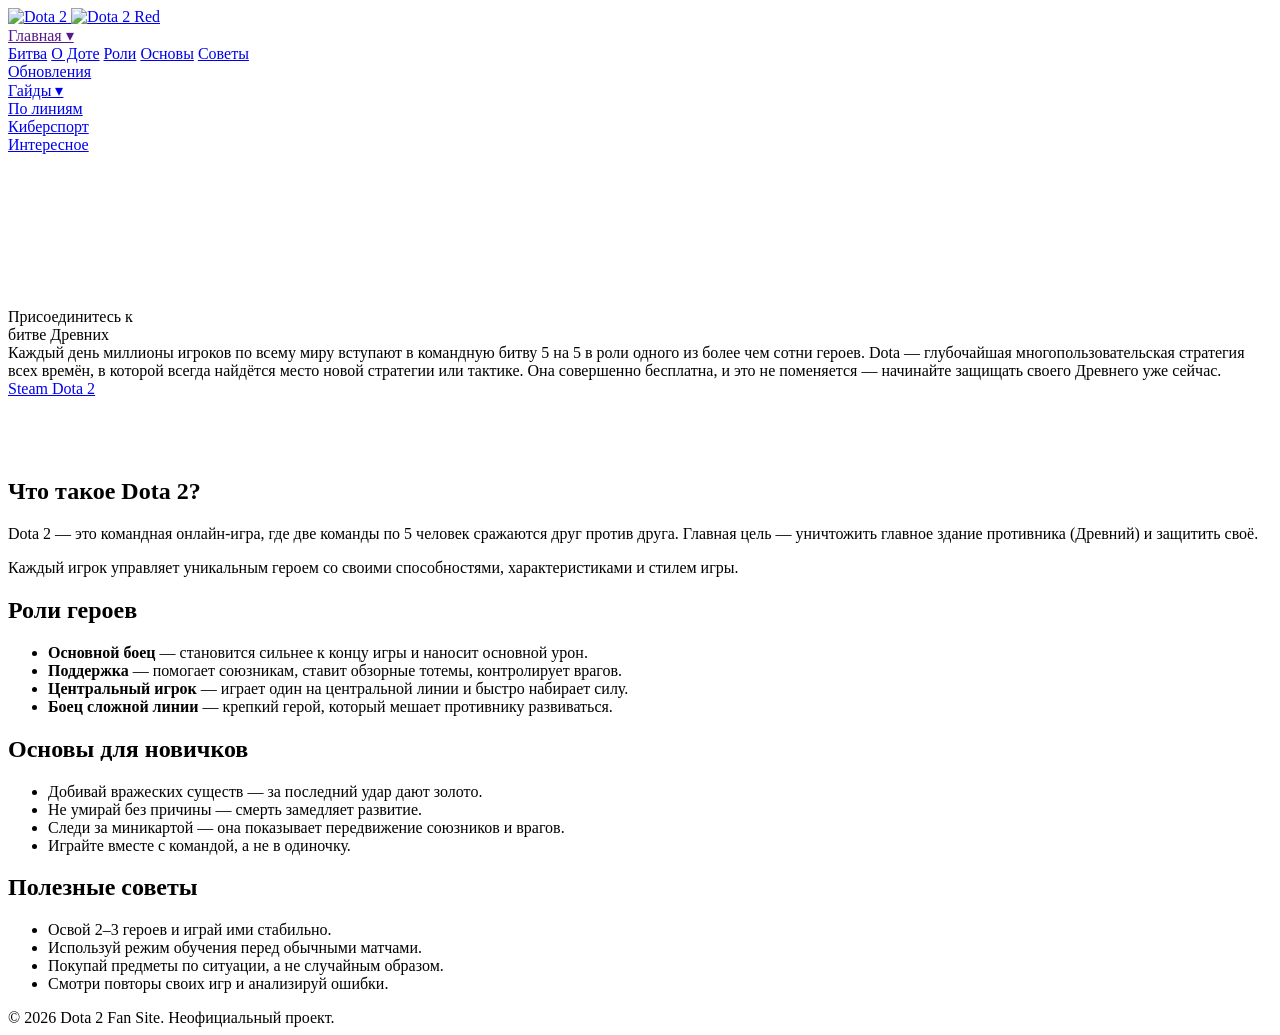
==== index.html @ 0dfc552b "Add files via upload" ====
<!DOCTYPE html>
<html lang="ru">
<head>
  <meta charset="UTF-8" />
  <title>Dota 2 — фан-сайт</title>
  <meta name="viewport" content="width=device-width, initial-scale=1.0" />
  <link rel="icon" type="image/x-icon" href="/img/favicon.ico">
  <link rel="stylesheet" href="/style.css">
</head>
<body>

<header>
  <nav>
  <a href="index.html" class="logo">
    <img src="img/dota2_logo_horiz.png" class="logo-default" alt="Dota 2">
    <img src="img/dota_footer_logo.png" class="logo-hover" alt="Dota 2 Red">
  </a>

  </a>

  <div class="dropdown">
    <a href="" class="dropbtn">Главная ▾</a>
    <div class="dropdown-content">
      <a href="#main">Битва</a>
      <a href="#about-dota">О Доте</a>
      <a href="#roles">Роли</a>
      <a href="#basics">Основы</a>
      <a href="#tips">Советы</a>
    </div>
  </div>
  <div class="dropdown">
   <a href="news.html" class="dropbtn">Обновления</a>
  </div>
    <div class="dropdown">
          <a href="gyde.html" class="dropbtn">Гайды ▾</a>
          <div class="dropdown-content">
            <a href="gyde.html#guides">По линиям</a>
          </div>
        </div>
    <div class="dropdown">
   <a href="cyber.html" class="dropbtn">Киберспорт</a>
  </div>
      <div class="dropdown">
   <a href="abstractfacts.html" class="dropbtn">Интересное</a>
  </div>
</nav>
  
  <video autoplay muted loop playsinline poster="">
    <source src="/img/dota_montage_02.mp4" type="video/mp4">
  </video>
  <div class="videos">
  </div>
</header>

  <div class="wrap">
    <div class="hero-marquee">
      <div id="heroTrack" class="hero-track"></div>
    </div>
  </div>

 <!--/*жава*/-->
<script src="jindex.js"></script>

<main class="container">
  <section id="main">

  <div class="hero-title" data-aos="fade-up" data-aos-duration="1500">
    
    <span class="minor">Присоединитесь к</span><br>
    битве Древних
  </div>
  <div class="plash"></div>
  <div class="hero-description">
    Каждый день миллионы игроков по всему миру вступают в командную битву 5 на 5 в роли одного из более чем сотни героев. Dota — глубочайшая многопользовательская стратегия всех времён, в которой всегда найдётся место новой стратегии или тактике. Она совершенно бесплатна, и это не поменяется — начинайте защищать своего Древнего уже сейчас.
  </div>
  <a href="https://store.steampowered.com/app/570/Dota_2/" class="style-link">Steam Dota 2</a>
  </section>

<section id="about-dota" style="margin-top:80px;">
  <h2>Что такое Dota 2?</h2>
  <div class="card simple-card">
    <p>
      Dota 2 — это командная онлайн-игра, где две команды по 5 человек
      сражаются друг против друга. Главная цель — уничтожить главное здание
      противника (Древний) и защитить своё.
    </p>
    <p>
      Каждый игрок управляет уникальным героем со своими способностями,
      характеристиками и стилем игры.
    </p>
  </div>
</section>

<section id="roles">
  <h2>Роли героев</h2>
  <div class="card simple-card">
    <ul>
      <li><b>Основной боец</b> — становится сильнее к концу игры и наносит основной урон.</li>
      <li><b>Поддержка</b> — помогает союзникам, ставит обзорные тотемы, контролирует врагов.</li>
      <li><b>Центральный игрок</b> — играет один на центральной линии и быстро набирает силу.</li>
      <li><b>Боец сложной линии</b> — крепкий герой, который мешает противнику развиваться.</li>
    </ul>
  </div>
</section>

<section id="basics">
  <h2>Основы для новичков</h2>
  <div class="card simple-card">
    <ul>
      <li>Добивай вражеских существ — за последний удар дают золото.</li>
      <li>Не умирай без причины — смерть замедляет развитие.</li>
      <li>Следи за миникартой — она показывает передвижение союзников и врагов.</li>
      <li>Играйте вместе с командой, а не в одиночку.</li>
    </ul>
  </div>
</section>

<section id="tips">
  <h2>Полезные советы</h2>
  <div class="card simple-card">
    <ul>
      <li>Освой 2–3 героев и играй ими стабильно.</li>
      <li>Используй режим обучения перед обычными матчами.</li>
      <li>Покупай предметы по ситуации, а не случайным образом.</li>
      <li>Смотри повторы своих игр и анализируй ошибки.</li>
    </ul>
  </div>
</section>

</main>

<footer>© 2026 Dota 2 Fan Site. Неофициальный проект.</footer>
</body>
</html>
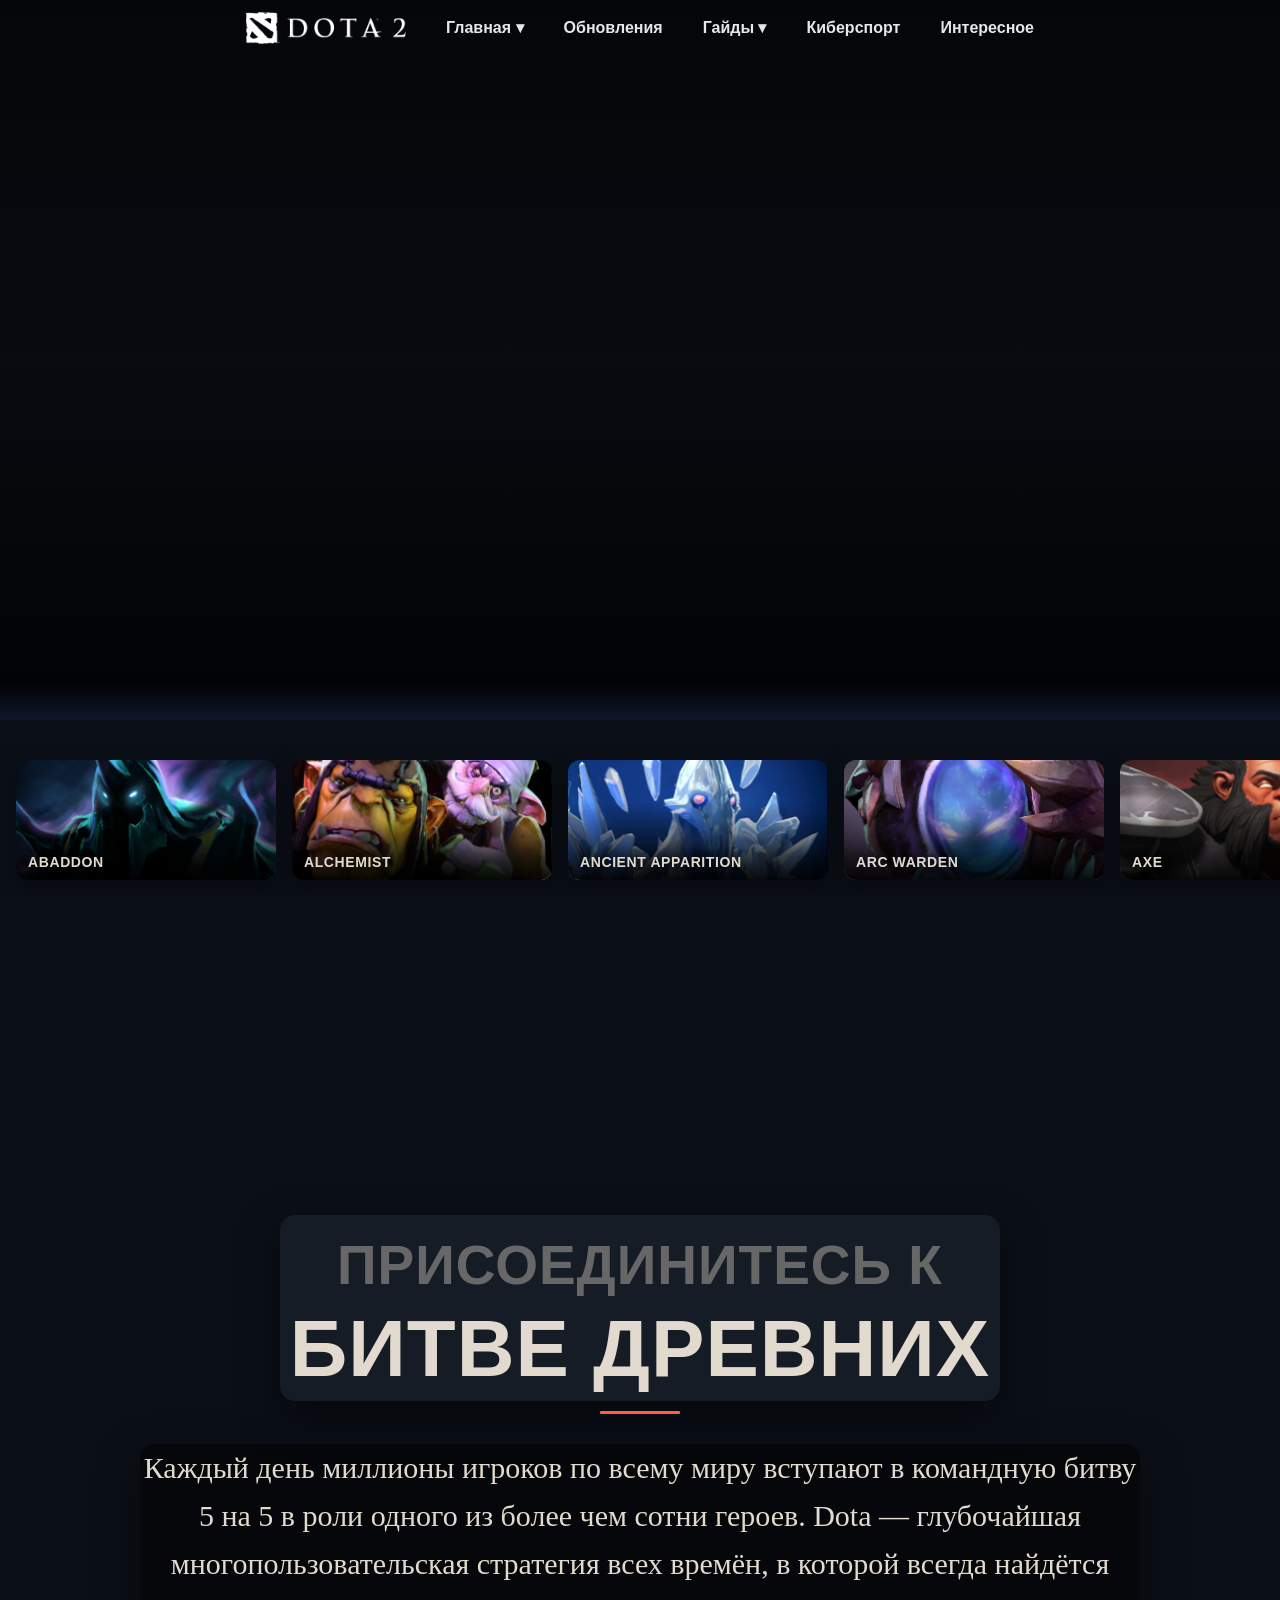
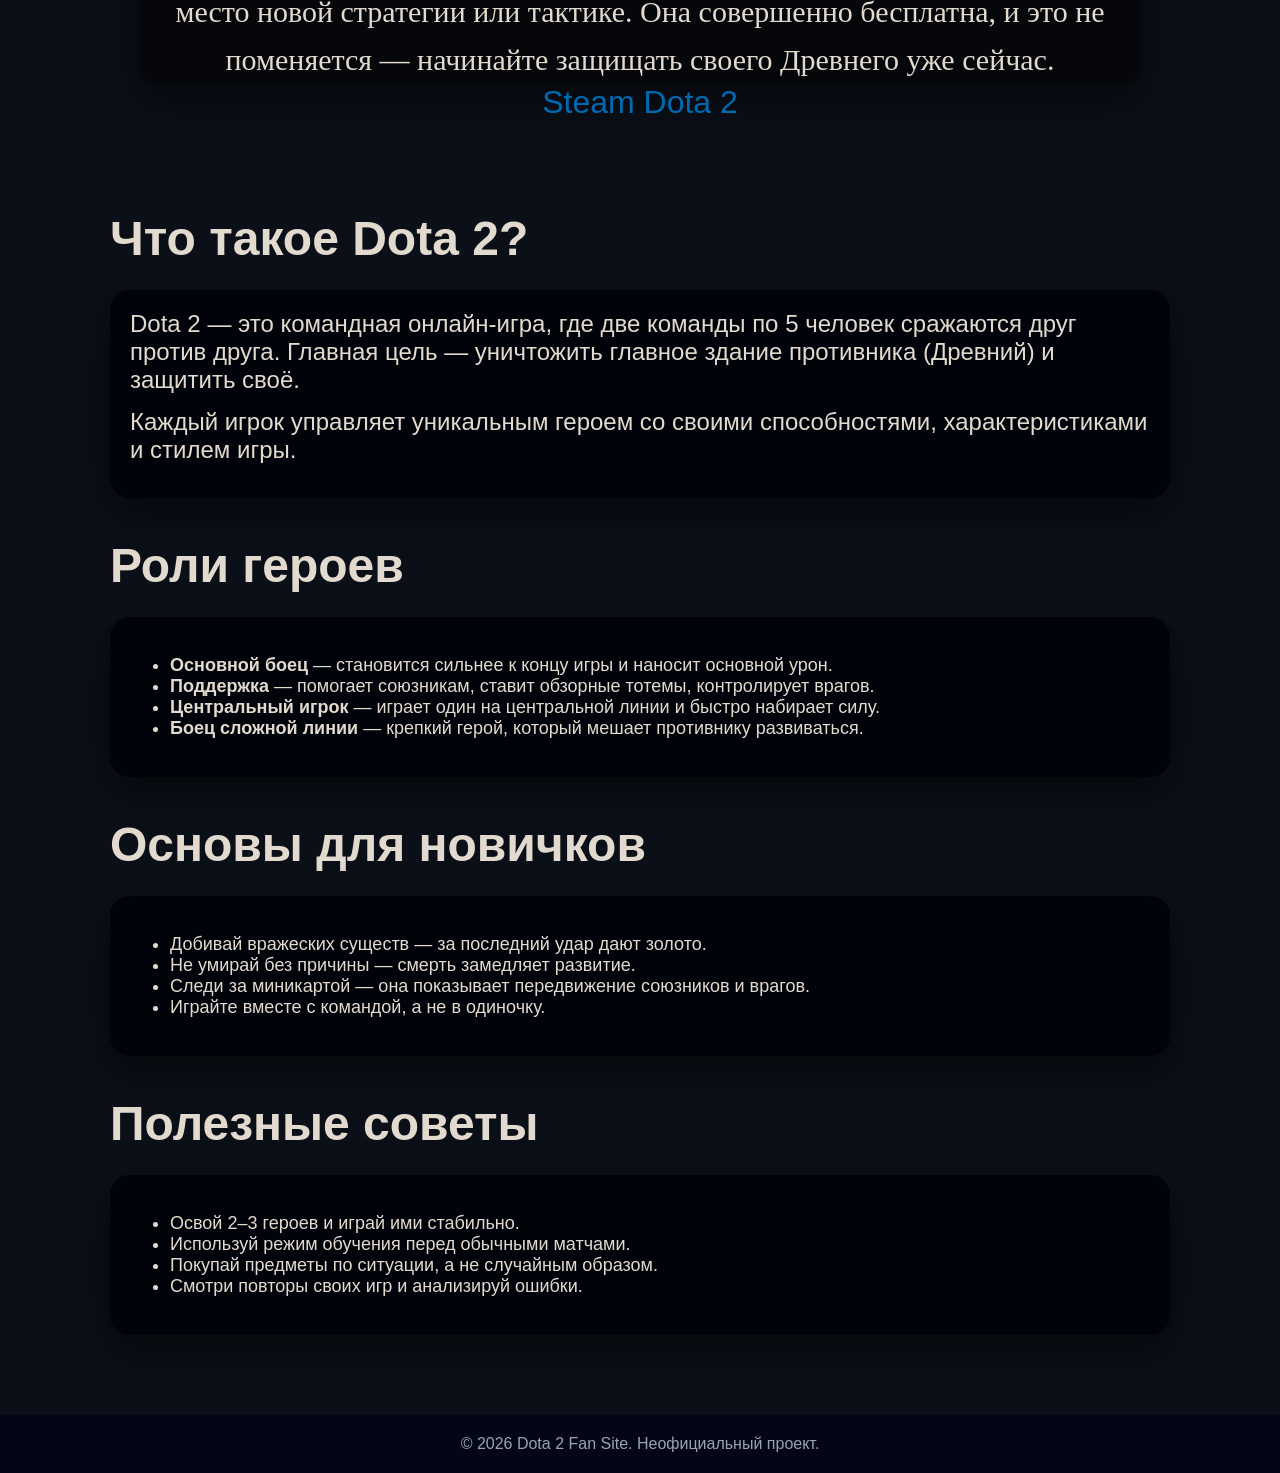
==== commit 4b5e01fa: "Restore index.html content from previous version" ====
--- a/index.html
+++ b/index.html
@@ -5,7 +5,7 @@
   <title>Dota 2 — фан-сайт</title>
   <meta name="viewport" content="width=device-width, initial-scale=1.0" />
   <link rel="icon" type="image/x-icon" href="/img/favicon.ico">
-  <link rel="stylesheet" href="/style.css">
+  <link rel="stylesheet" href="style.css">
 </head>
 <body>
 
--- a/style.css
+++ b/style.css
@@ -0,0 +1,435 @@
+
+@font-face {
+    font-family: "DotaFont";
+    src: url("/fonts/Reaver-Bold.woff") format("woff");
+    font-weight: normal;
+    font-style: normal;
+}
+#main {
+  padding: 10px 20px;
+  text-align: center;
+  display: flex;
+  flex-direction: column;
+  align-items: center;
+  
+}
+
+/* Заголовок */
+.hero-title {
+  font-family: 'DotaFont', sans-serif;
+    font-weight: 700;
+    font-size: 80px;
+    color: rgb(226, 218, 206);
+    text-transform: uppercase;
+    letter-spacing: 1px;
+    line-height: 105%;
+    box-shadow: 0 15px 40px rgba(0, 0, 0, 0.5);
+    background: rgba(65, 83, 102,0.2);
+    border-radius: 15px;
+    margin-top: 25vb;
+    padding-top:0px;
+    padding-left: 10px;
+    padding-bottom: 10px;
+    padding-right: 10px;
+    
+}
+div.videos{
+    width: 100%;
+    Z-INDEX: 3;
+    height: 90px;
+    position: absolute;
+    bottom: 0px;
+    background: -webkit-gradient(linear, left top, left bottom, color-stop(60%, rgba(0, 0, 0, 0)), color-stop(100%, #0f172a), color-stop(100%, rgba(0, 0, 0, 0.7)));
+}
+/* Маленькая часть заголовка */
+.hero-title .minor {
+  font-size: 55px;
+  color: rgba(226, 218, 206,0.4);
+  padding: 15px;
+}
+
+/* Описание */
+.hero-description {
+    margin-top: 4%;
+  font-family: Reaver, serif;
+  font-size: 30px;
+  margin-top: 30px;
+  max-width: 1000px;
+  line-height: 1.6;
+  border-radius: 15px;
+  background: rgba(0, 0, 0, 0.55);;
+  box-shadow: 0 15px 40px rgba(0, 0, 0, 0.5);
+  
+}
+.plash{
+    margin-top: 1%;
+    width: 80px;
+    height: 3px;
+    min-height: 3px;
+    background-color: #ff6046;
+    border-radius: 1px;
+    font-size: large;
+}
+
+    * {
+      box-sizing: border-box;
+    }
+        .logo {
+    position: relative;
+    display: inline-block;
+    width: 160px;
+    }
+
+    .logo img {
+    width: 100%;
+    transition: opacity 0.4s ease, transform 0.4s ease;
+    display: block;
+    }
+
+    .logo-hover {
+    position: absolute;
+    top: 0;
+    left: 0;
+    opacity: 0;
+    }
+
+    .logo:hover .logo-hover {
+    opacity: 1;
+    transform: scale(1.1);
+    }
+
+    .logo:hover .logo-default {
+    opacity: 0;
+    }
+
+    body {
+      margin: 0;
+      font-family: Arial, Helvetica, sans-serif;
+      background: #0f172a;
+      color: #e5e7eb;
+    }
+
+    /* ===== HEADER ===== */
+    header {
+      position: relative;
+      height: 80vh;
+      overflow: hidden;
+    }
+
+    header video {
+      position: absolute;
+      inset: 0;
+      width: 100%;
+      height: 100%;
+      object-fit: cover;
+      opacity: 0.5;
+      z-index: 1;
+      pointer-events: none;
+    }
+
+    header::after {
+      content: "";
+      position: absolute;
+      inset: 0;
+      background: linear-gradient(
+        to bottom,
+        rgba(0,0,0,0.6),
+        rgba(0,0,0,0.3),
+        rgba(0,0,0,0.85)
+      );
+      z-index: 2;
+    }
+
+    /* ===== NAV ===== */
+    nav {
+      position: absolute;
+      top: 0;
+      width: 100%;
+      z-index: 3;
+      display: flex;
+      justify-content: center;
+      align-items: center;
+      gap: 40px;
+      padding: 12px 20px;
+    }
+
+    nav img {
+      width: 160px;
+    }
+
+    nav a {
+      color: #e5e7eb;
+      text-decoration: none;
+      font-weight: bold;
+      transition: color 0.2s;
+    }
+
+    nav a:hover {
+      color: #f97316;
+    }
+
+    /* контейнер */
+    .dropdown {
+    position: relative;
+    }
+
+    /* скрытый список */
+    .dropdown-content {
+    position: absolute;
+    top: 100%;
+    left: 0;
+    background: #020617;
+    min-width: 180px;
+    border-radius: 12px;
+    box-shadow: 0 10px 30px rgba(0,0,0,0.6);
+    opacity: 0;
+    transform: translateY(10px);
+    transition: 0.3s ease;
+    pointer-events: none;
+    }
+
+    /* ссылки внутри */
+    .dropdown-content a {
+    display: block;
+    padding: 12px 16px;
+    text-decoration: none;
+    color: #e5e7eb;
+    transition: background 0.2s;
+    }
+
+    .dropdown-content a:hover {
+    background: #1e293b;
+    color: #f97316;
+    }
+
+    /* появление при наведении */
+    .dropdown:hover .dropdown-content {
+    opacity: 1;
+    transform: translateY(0);
+    pointer-events: auto;
+    }
+
+
+    /* ===== MAIN ===== */
+    .container {
+      max-width: 1100px;
+      margin: 60px auto;
+      padding: 0 20px;
+    }
+
+    h2 {
+      margin-bottom: 24px;
+      font-size: 3rem;
+    }
+
+    .cards {
+      display: grid;
+      grid-template-columns: repeat(auto-fit, minmax(280px, 1fr));
+      gap: 24px;
+    }
+
+    /* ===== CARD ===== */
+    .card {
+      position: relative;
+      min-height: 220px;
+      padding: 20px;
+      border-radius: 20px;
+      overflow: hidden;
+      background-size: cover;
+      background-position: center;
+      box-shadow: 0 15px 40px rgba(0,0,0,0.5);
+      display: flex;
+      flex-direction: column;
+      justify-content: flex-end;
+      transition: transform 0.25s ease;
+      font-size: XX-LARGE;
+    }
+
+    .card:hover {
+      transform: translateY(-6px);
+    }
+
+    .card::before {
+      content: "";
+      position: absolute;
+      inset: 0;
+      background: rgba(0, 0, 0, 0.55);
+      z-index: 1;
+      transition: background 0.25s ease;
+    }
+
+    .card:hover::before {
+      background: rgba(0, 0, 0, 0.4);
+    }
+
+    .card * {
+      position: relative;
+      z-index: 2;
+      font-size: large;
+    }
+
+    .card h3 {
+      margin: 0 0 8px;
+      color: #f97316;
+      font-size: 1.9rem;
+    }
+
+    .card p {
+      margin: 0 0 14px;
+      font-size: 1.5rem;
+          
+    }
+
+    button {
+      align-self: flex-start;
+      background: #f97316;
+      border: none;
+      padding: 10px 18px;
+      border-radius: 12px;
+      font-weight: bold;
+      cursor: pointer;
+      transition: background 0.2s;
+    }
+
+    button:hover {
+      background: #fb923c;
+    }
+
+    /* ===== SIMPLE CARD ===== */
+    .simple-card {
+      background: #020617;
+      min-height: auto;
+      
+    }
+    section#new{
+     margin-top:80px;
+    }
+    footer {
+      text-align: center;
+      padding: 20px;
+      background: #020617;
+      color: #9ca3af;
+      margin-top: 80px;
+    }
+
+    @media (max-width: 768px) {
+      header video {
+        display: none;
+      }
+
+      header {
+        background: url("/img/poster.jpg") center / cover no-repeat;
+      }
+
+      nav {
+        gap: 20px;
+        flex-wrap: wrap;
+      }
+
+      nav img {
+        width: 120px;
+      }
+    }
+body{
+  margin:0;
+  background:#0b0f17;
+  color:#e2dace;
+  font-family: Arial, sans-serif;
+}
+
+.wrap{
+  padding: 24px 0;
+}
+
+/* окно-виджет */
+.hero-marquee{
+  width: 100%;
+  overflow: hidden;
+  position: relative;
+  padding: 16px 0;
+}
+
+/* лента */
+.hero-track{
+  display: flex;
+  gap: 16px;
+  width: max-content;
+  will-change: transform;
+  padding: 0 16px;
+}
+
+/* карточка */
+.hero-card{
+  flex: 0 0 auto;
+  width: 260px;
+  height: 120px;
+  display: block;
+  position: relative;
+  border-radius: 12px;
+  overflow: hidden;
+  text-decoration: none;
+  background-size: cover;
+  background-position: center;
+  box-shadow: 0 10px 30px rgba(0,0,0,.35);
+  transform: translateZ(0);
+}
+
+.hero-card::after{
+  content:"";
+  position:absolute;
+  inset:0;
+  background: linear-gradient(transparent 35%, rgba(0,0,0,.75) 80%, rgba(0,0,0,.95));
+}
+
+.hero-name{
+  position:absolute;
+  left: 12px;
+  bottom: 10px;
+  z-index: 2;
+  color: #e2dace;
+  font-weight: 800;
+  letter-spacing: .6px;
+  text-transform: uppercase;
+  text-shadow: 0 2px 10px rgba(0,0,0,.8);
+  font-size: 14px;
+}
+
+/* hover */
+.hero-card:hover{
+  outline: 1px solid rgba(226,218,206,.35);
+  transform: scale(1.02);
+  transition: transform .15s ease, outline .15s ease;
+}
+
+/* пауза при наведении мышью на зону */
+.hero-marquee:hover .hero-track{
+  animation-play-state: paused;
+}
+
+/* если у пользователя reduce motion — не крутим */
+@media (prefers-reduced-motion: reduce) {
+  .hero-track{ transform:none !important; }
+}
+
+.style-link {
+  text-decoration: none;
+  color: #006ab1;
+  position: relative;
+  transition: 0.3s;
+  font-size: xx-large;
+}
+
+.style-link::after {
+  content: '';
+  position: absolute;
+  width: 0;
+  height: 2px;
+  bottom: -2px;
+  left: 0;
+  background-color: #cc532e;
+  transition: width 0.3s ease-in-out;
+}
+
+.style-link:hover::after {
+  width: 100%;
+}
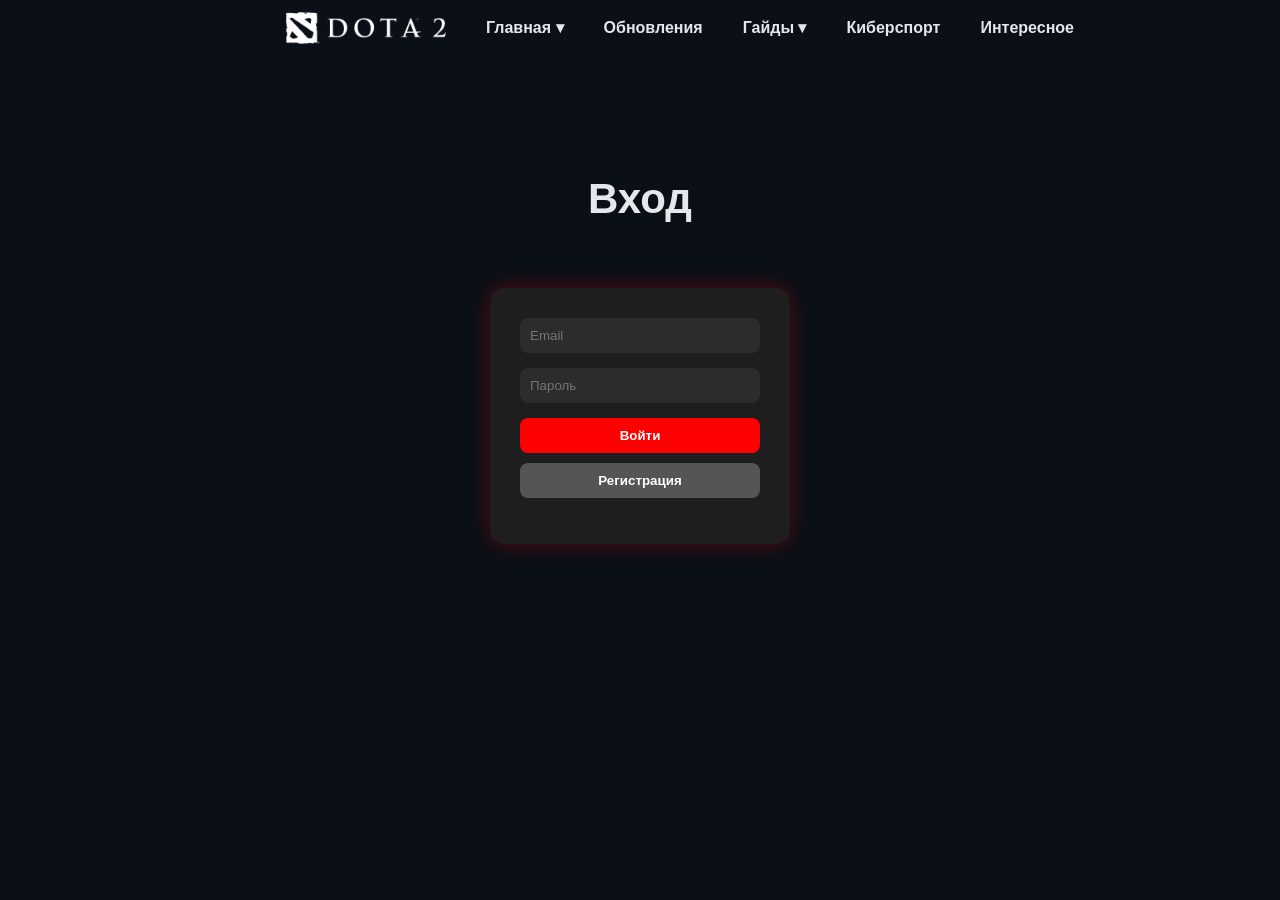
==== commit d5545d80: "Add auth pages, Flask backend and hero marquee Introduce user authentication and dynamic UI updates:" ====
--- a/index.html
+++ b/index.html
@@ -4,7 +4,7 @@
   <meta charset="UTF-8" />
   <title>Dota 2 — фан-сайт</title>
   <meta name="viewport" content="width=device-width, initial-scale=1.0" />
-  <link rel="icon" type="image/x-icon" href="/img/favicon.ico">
+  <link rel="icon" type="image/x-icon" href="img/favicon.ico">
   <link rel="stylesheet" href="style.css">
 </head>
 <body>
@@ -14,8 +14,6 @@
   <a href="index.html" class="logo">
     <img src="img/dota2_logo_horiz.png" class="logo-default" alt="Dota 2">
     <img src="img/dota_footer_logo.png" class="logo-hover" alt="Dota 2 Red">
-  </a>
-
   </a>
 
   <div class="dropdown">
@@ -28,25 +26,25 @@
       <a href="#tips">Советы</a>
     </div>
   </div>
+  
+  <div class="dropdown"><a href="news.html" class="dropbtn">Обновления</a></div>
   <div class="dropdown">
-   <a href="news.html" class="dropbtn">Обновления</a>
+    <a href="gyde.html" class="dropbtn">Гайды ▾</a>
+    <div class="dropdown-content"><a href="gyde.html#guides">По линиям</a></div>
   </div>
-    <div class="dropdown">
-          <a href="gyde.html" class="dropbtn">Гайды ▾</a>
-          <div class="dropdown-content">
-            <a href="gyde.html#guides">По линиям</a>
-          </div>
-        </div>
-    <div class="dropdown">
-   <a href="cyber.html" class="dropbtn">Киберспорт</a>
-  </div>
-      <div class="dropdown">
-   <a href="abstractfacts.html" class="dropbtn">Интересное</a>
+  <div class="dropdown"><a href="cyber.html" class="dropbtn">Киберспорт</a></div>
+  <div class="dropdown"><a href="abstractfacts.html" class="dropbtn">Интересное</a></div>
+
+  <div class="dropdown" id="userDropdown">
+    <a href="#" class="dropbtn" id="userNameDisplay">ЗАГРУЗКА... ▾</a>
+    <div class="dropdown-content">
+      <a href="#" id="logoutBtn">Выход</a>
+    </div>
   </div>
 </nav>
   
   <video autoplay muted loop playsinline poster="">
-    <source src="/img/dota_montage_02.mp4" type="video/mp4">
+    <source src="img/dota_montage_02.mp4" type="video/mp4">
   </video>
   <div class="videos">
   </div>
